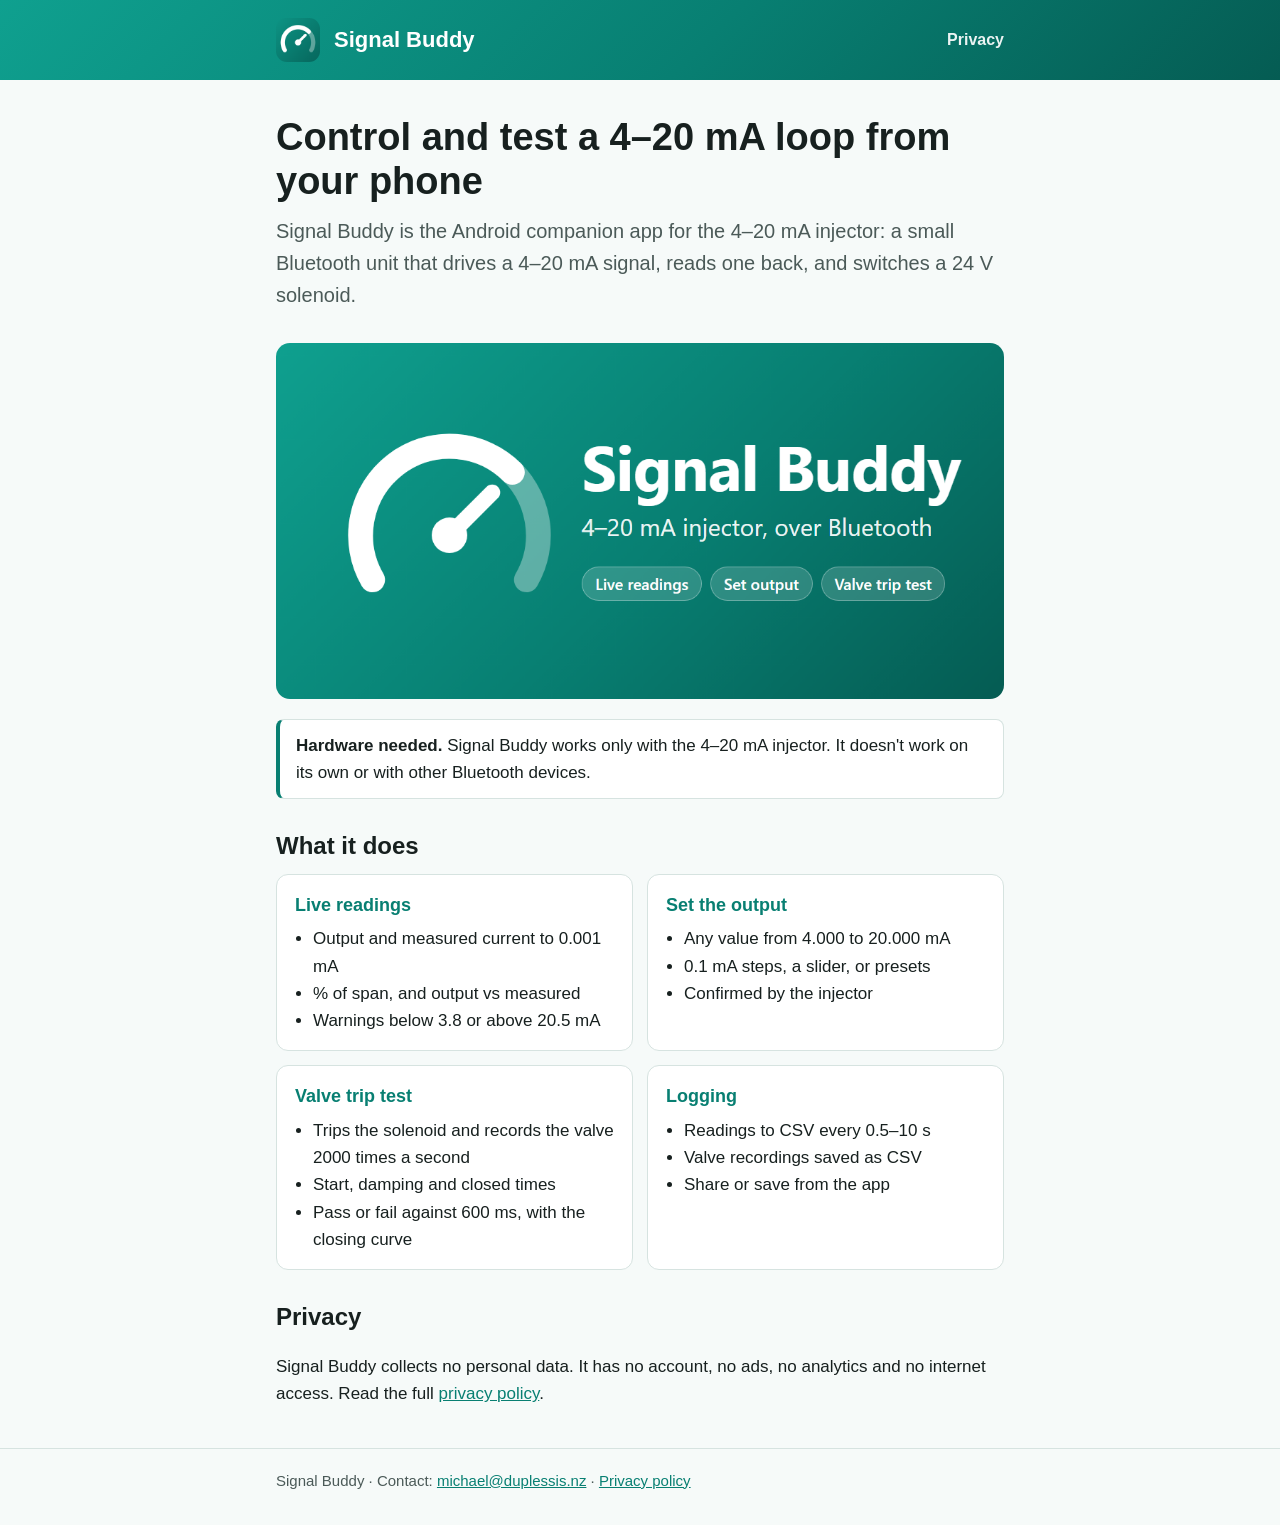
==== index.html @ 50491c3c "Signal Buddy website with privacy policy Co-Authored-By: Claude Opus 5.5 <noreply@anthropic.com>" ====
<!doctype html>
<html lang="en">
<head>
<meta charset="utf-8">
<meta name="viewport" content="width=device-width, initial-scale=1">
<title>Signal Buddy</title>
<meta name="description" content="Signal Buddy: control and test a 4–20 mA loop injector from your Android phone over Bluetooth.">
<link rel="icon" href="images/icon.png">
<link rel="stylesheet" href="style.css">
</head>
<body>
<header class="site"><div class="wrap">
  <img src="images/icon.png" alt=""><a href="./">Signal Buddy</a>
  <nav><a href="privacy/">Privacy</a></nav>
</div></header>
<main class="wrap">
  <div class="hero">
    <h1>Control and test a 4–20 mA loop from your phone</h1>
    <p class="lead">Signal Buddy is the Android companion app for the 4–20 mA injector: a small
    Bluetooth unit that drives a 4–20 mA signal, reads one back, and switches a 24 V solenoid.</p>
  </div>
  <img class="banner" src="images/banner.png" alt="Signal Buddy: 4–20 mA injector, over Bluetooth. Live readings, set output, valve trip test.">
  <p class="note"><strong>Hardware needed.</strong> Signal Buddy works only with the 4–20 mA
  injector. It doesn't work on its own or with other Bluetooth devices.</p>
  <section>
    <h2>What it does</h2>
    <div class="grid">
      <div class="card"><h3>Live readings</h3><ul>
        <li>Output and measured current to 0.001 mA</li>
        <li>% of span, and output vs measured</li>
        <li>Warnings below 3.8 or above 20.5 mA</li></ul></div>
      <div class="card"><h3>Set the output</h3><ul>
        <li>Any value from 4.000 to 20.000 mA</li>
        <li>0.1 mA steps, a slider, or presets</li>
        <li>Confirmed by the injector</li></ul></div>
      <div class="card"><h3>Valve trip test</h3><ul>
        <li>Trips the solenoid and records the valve 2000 times a second</li>
        <li>Start, damping and closed times</li>
        <li>Pass or fail against 600 ms, with the closing curve</li></ul></div>
      <div class="card"><h3>Logging</h3><ul>
        <li>Readings to CSV every 0.5–10 s</li>
        <li>Valve recordings saved as CSV</li>
        <li>Share or save from the app</li></ul></div>
    </div>
  </section>
  <section>
    <h2>Privacy</h2>
    <p>Signal Buddy collects no personal data. It has no account, no ads, no analytics and no
    internet access. Read the full <a href="privacy/">privacy policy</a>.</p>
  </section>
</main>
<footer><div class="wrap">Signal Buddy · Contact: <a href="mailto:michael@duplessis.nz">michael@duplessis.nz</a> · <a href="privacy/">Privacy policy</a></div></footer>
</body>
</html>
---- style.css ----
:root {
  --bg: #f6faf9; --surface: #ffffff; --text: #17201f; --muted: #4b5a58;
  --brand: #087f72; --line: #d6e3e0;
  color-scheme: light;
}
@media (prefers-color-scheme: dark) {
  :root {
    --bg: #0f1615; --surface: #172120; --text: #e6efed; --muted: #a8b8b5;
    --brand: #4fd1c0; --line: #2a3735;
    color-scheme: dark;
  }
}
* { box-sizing: border-box; }
body {
  margin: 0; background: var(--bg); color: var(--text);
  font: 17px/1.6 "Segoe UI", Roboto, -apple-system, Arial, sans-serif;
}
a { color: var(--brand); }
.wrap { max-width: 760px; margin: 0 auto; padding: 0 16px; }
header.site {
  background: linear-gradient(135deg, #0fa08f 0%, #087f72 55%, #055c53 100%);
  color: #fff; padding: 18px 0;
}
header.site .wrap { display: flex; align-items: center; gap: 14px; }
header.site img { width: 44px; height: 44px; border-radius: 11px; }
header.site a { color: #fff; text-decoration: none; font-weight: 700; font-size: 22px; }
header.site nav { margin-left: auto; }
header.site nav a { font-size: 16px; font-weight: 600; opacity: .92; }
.hero { padding: 36px 0 8px; }
.hero h1 { font-size: 38px; line-height: 1.15; margin: 0 0 12px; }
.hero p.lead { font-size: 20px; color: var(--muted); margin: 0; }
.banner { width: 100%; height: auto; border-radius: 14px; margin: 24px 0 8px; display: block; }
.note {
  background: var(--surface); border: 1px solid var(--line); border-left: 4px solid var(--brand);
  border-radius: 8px; padding: 12px 16px; margin: 20px 0;
}
section { margin: 28px 0; }
h2 { font-size: 24px; margin: 0 0 8px; }
.grid { display: grid; grid-template-columns: repeat(auto-fit, minmax(300px, 1fr)); gap: 14px; }
.card { background: var(--surface); border: 1px solid var(--line); border-radius: 12px; padding: 16px 18px; }
.card h3 { margin: 0 0 6px; font-size: 18px; color: var(--brand); }
.card ul { margin: 0; padding-left: 18px; }
footer { border-top: 1px solid var(--line); margin-top: 40px; padding: 20px 0 32px; color: var(--muted); font-size: 15px; }
.policy h1 { font-size: 34px; line-height: 1.2; margin: 32px 0 4px; }
.policy .date { color: var(--muted); margin: 0 0 20px; }
.policy h2 { margin-top: 28px; }
@media (max-width: 480px) {
  .hero h1 { font-size: 30px; }
  .hero p.lead { font-size: 18px; }
}
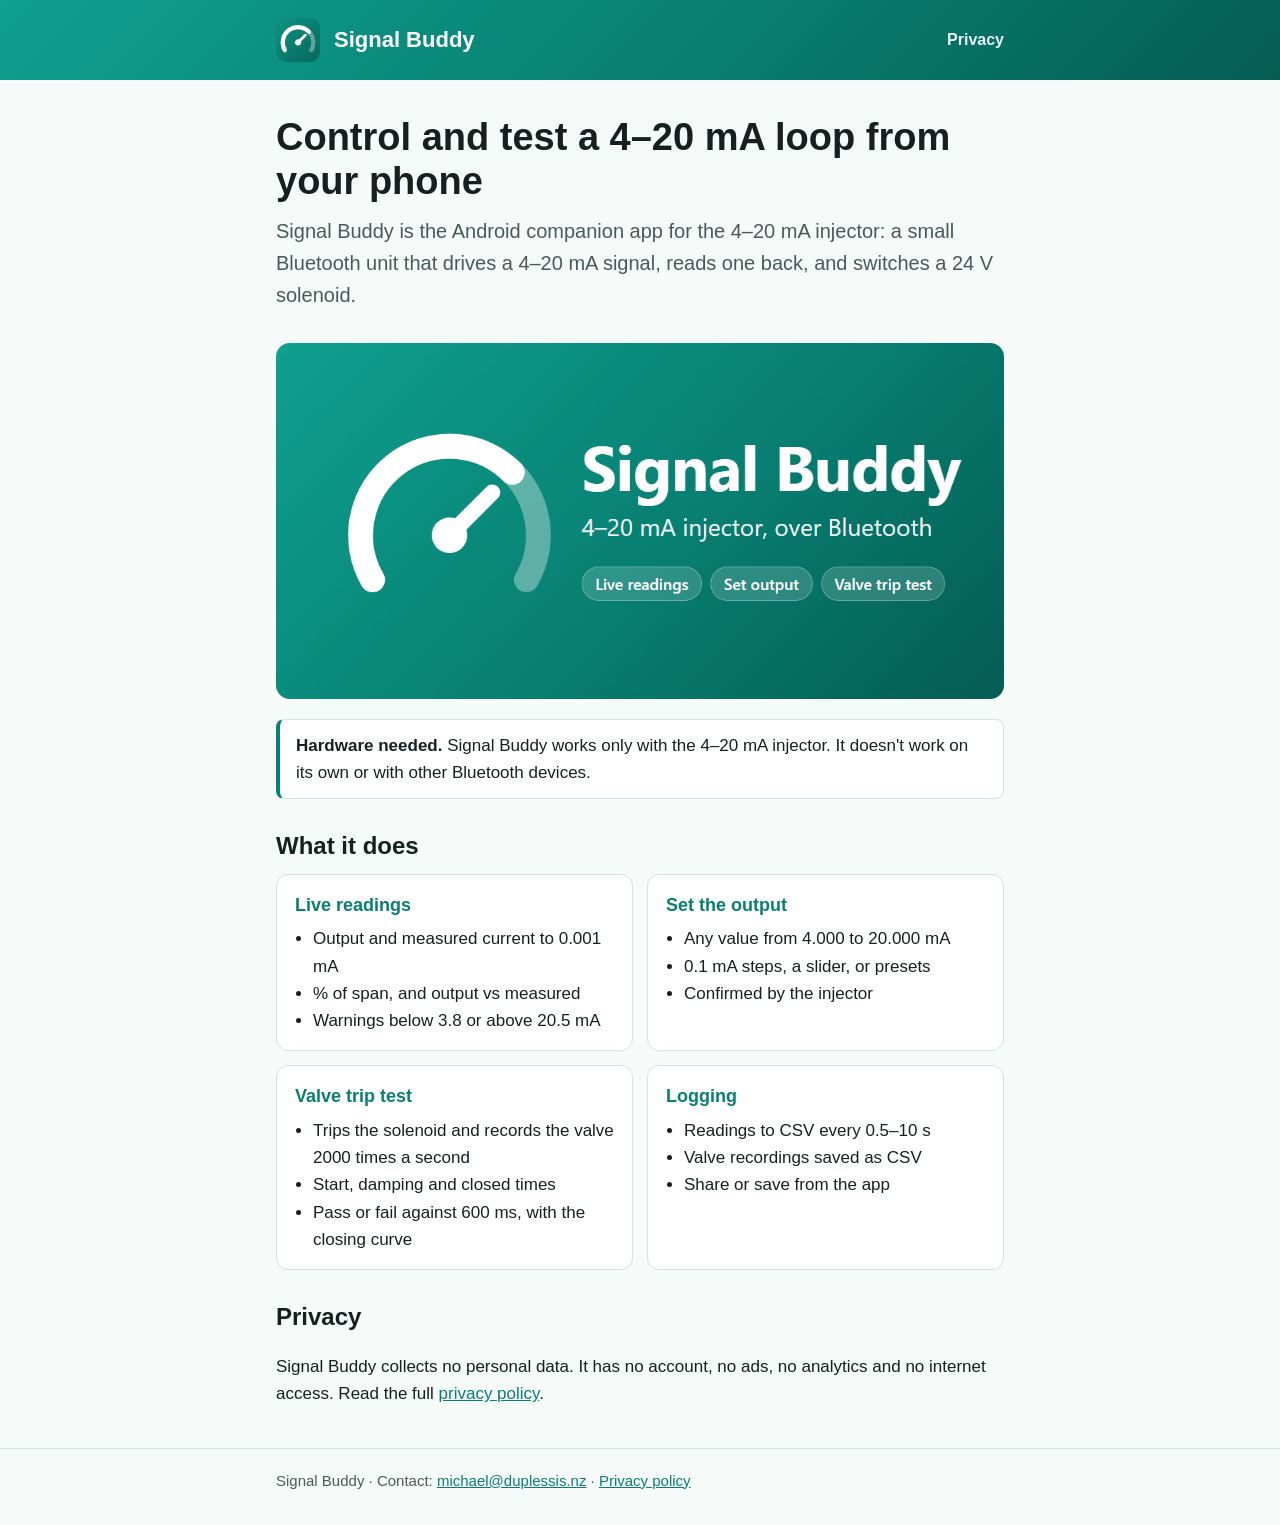
==== commit e3e2fc00: "Keep "4-20 mA" on one line; two-column feature grid Co-Authored-By: Claude Opus 5.5 <noreply@anthrop" ====
--- a/index.html
+++ b/index.html
@@ -15,12 +15,12 @@
 </div></header>
 <main class="wrap">
   <div class="hero">
-    <h1>Control and test a 4–20 mA loop from your phone</h1>
-    <p class="lead">Signal Buddy is the Android companion app for the 4–20 mA injector: a small
-    Bluetooth unit that drives a 4–20 mA signal, reads one back, and switches a 24 V solenoid.</p>
+    <h1>Control and test a <span class="nw">4–20 mA</span> loop from your phone</h1>
+    <p class="lead">Signal Buddy is the Android companion app for the <span class="nw">4–20 mA</span> injector: a small
+    Bluetooth unit that drives a <span class="nw">4–20 mA</span> signal, reads one back, and switches a 24 V solenoid.</p>
   </div>
   <img class="banner" src="images/banner.png" alt="Signal Buddy: 4–20 mA injector, over Bluetooth. Live readings, set output, valve trip test.">
-  <p class="note"><strong>Hardware needed.</strong> Signal Buddy works only with the 4–20 mA
+  <p class="note"><strong>Hardware needed.</strong> Signal Buddy works only with the <span class="nw">4–20 mA</span>
   injector. It doesn't work on its own or with other Bluetooth devices.</p>
   <section>
     <h2>What it does</h2>
--- a/style.css
+++ b/style.css
@@ -48,3 +48,4 @@
   .hero h1 { font-size: 30px; }
   .hero p.lead { font-size: 18px; }
 }
+.nw { white-space: nowrap; }
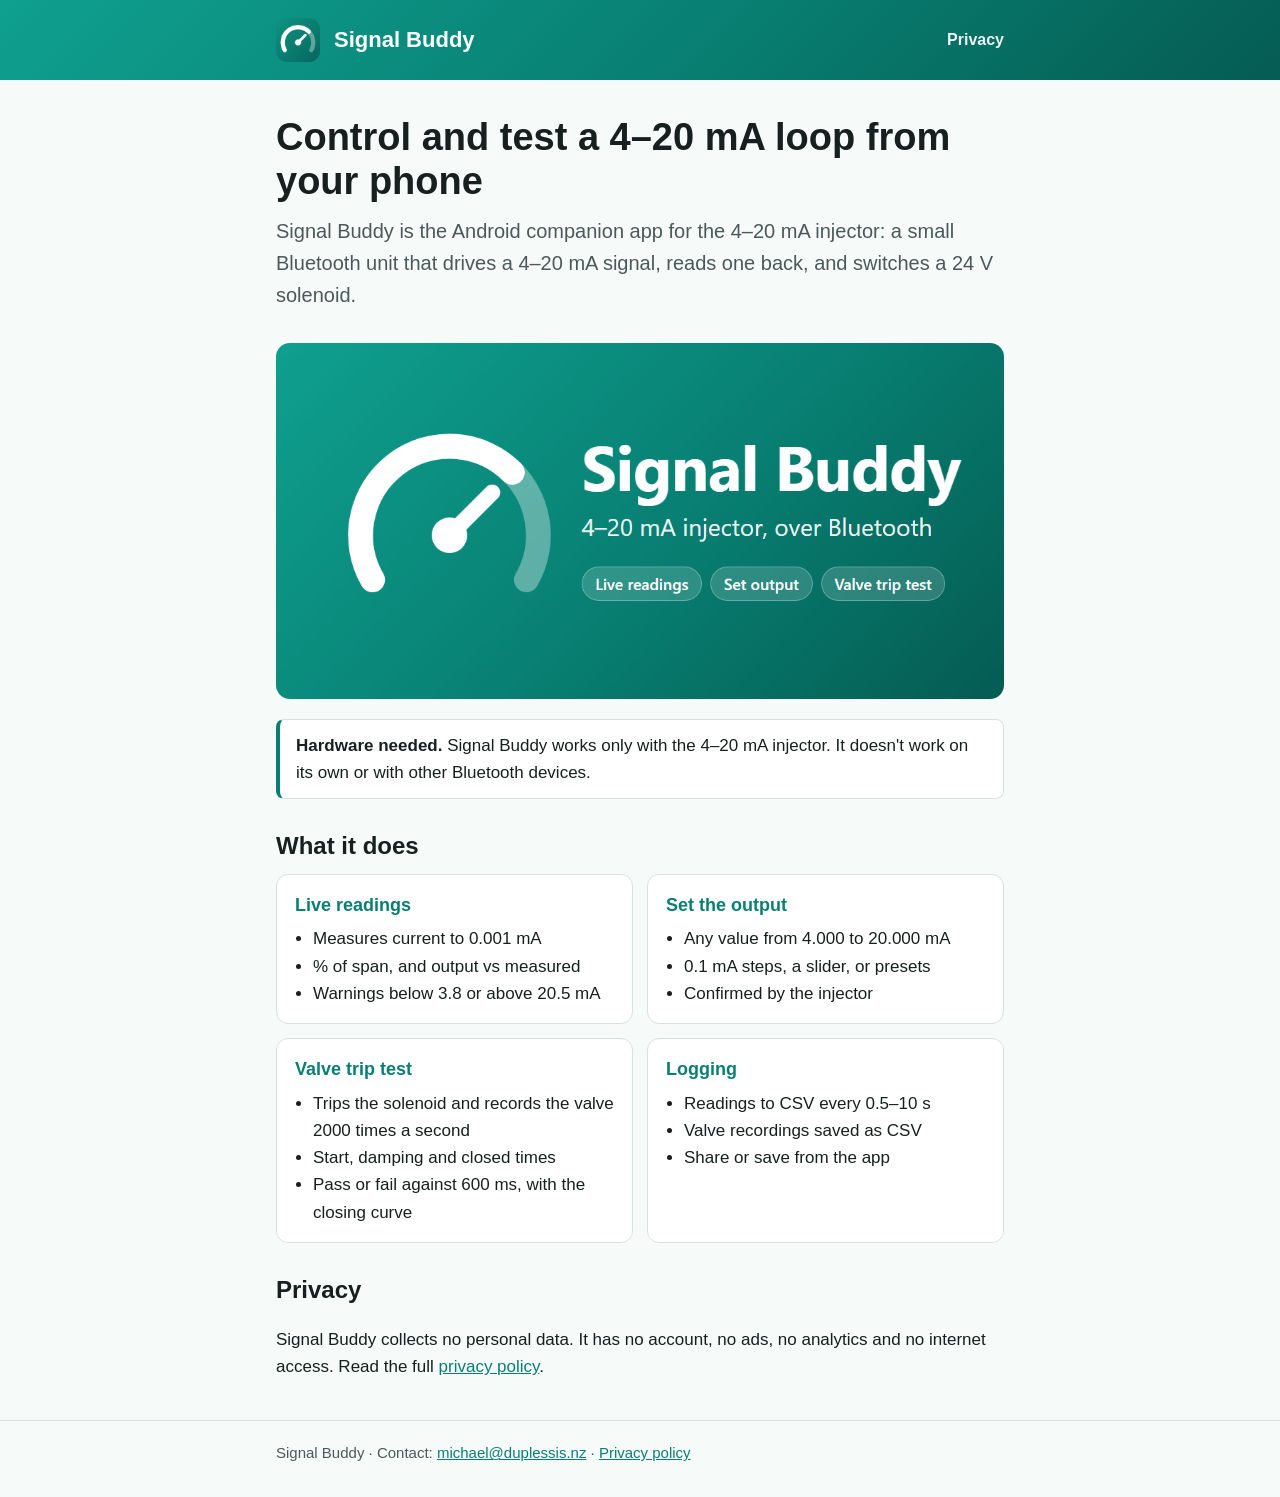
==== commit 850882b2: "Update measurement description in index.html" ====
--- a/index.html
+++ b/index.html
@@ -26,7 +26,7 @@
     <h2>What it does</h2>
     <div class="grid">
       <div class="card"><h3>Live readings</h3><ul>
-        <li>Output and measured current to 0.001 mA</li>
+        <li>Measures current to 0.001 mA</li>
         <li>% of span, and output vs measured</li>
         <li>Warnings below 3.8 or above 20.5 mA</li></ul></div>
       <div class="card"><h3>Set the output</h3><ul>
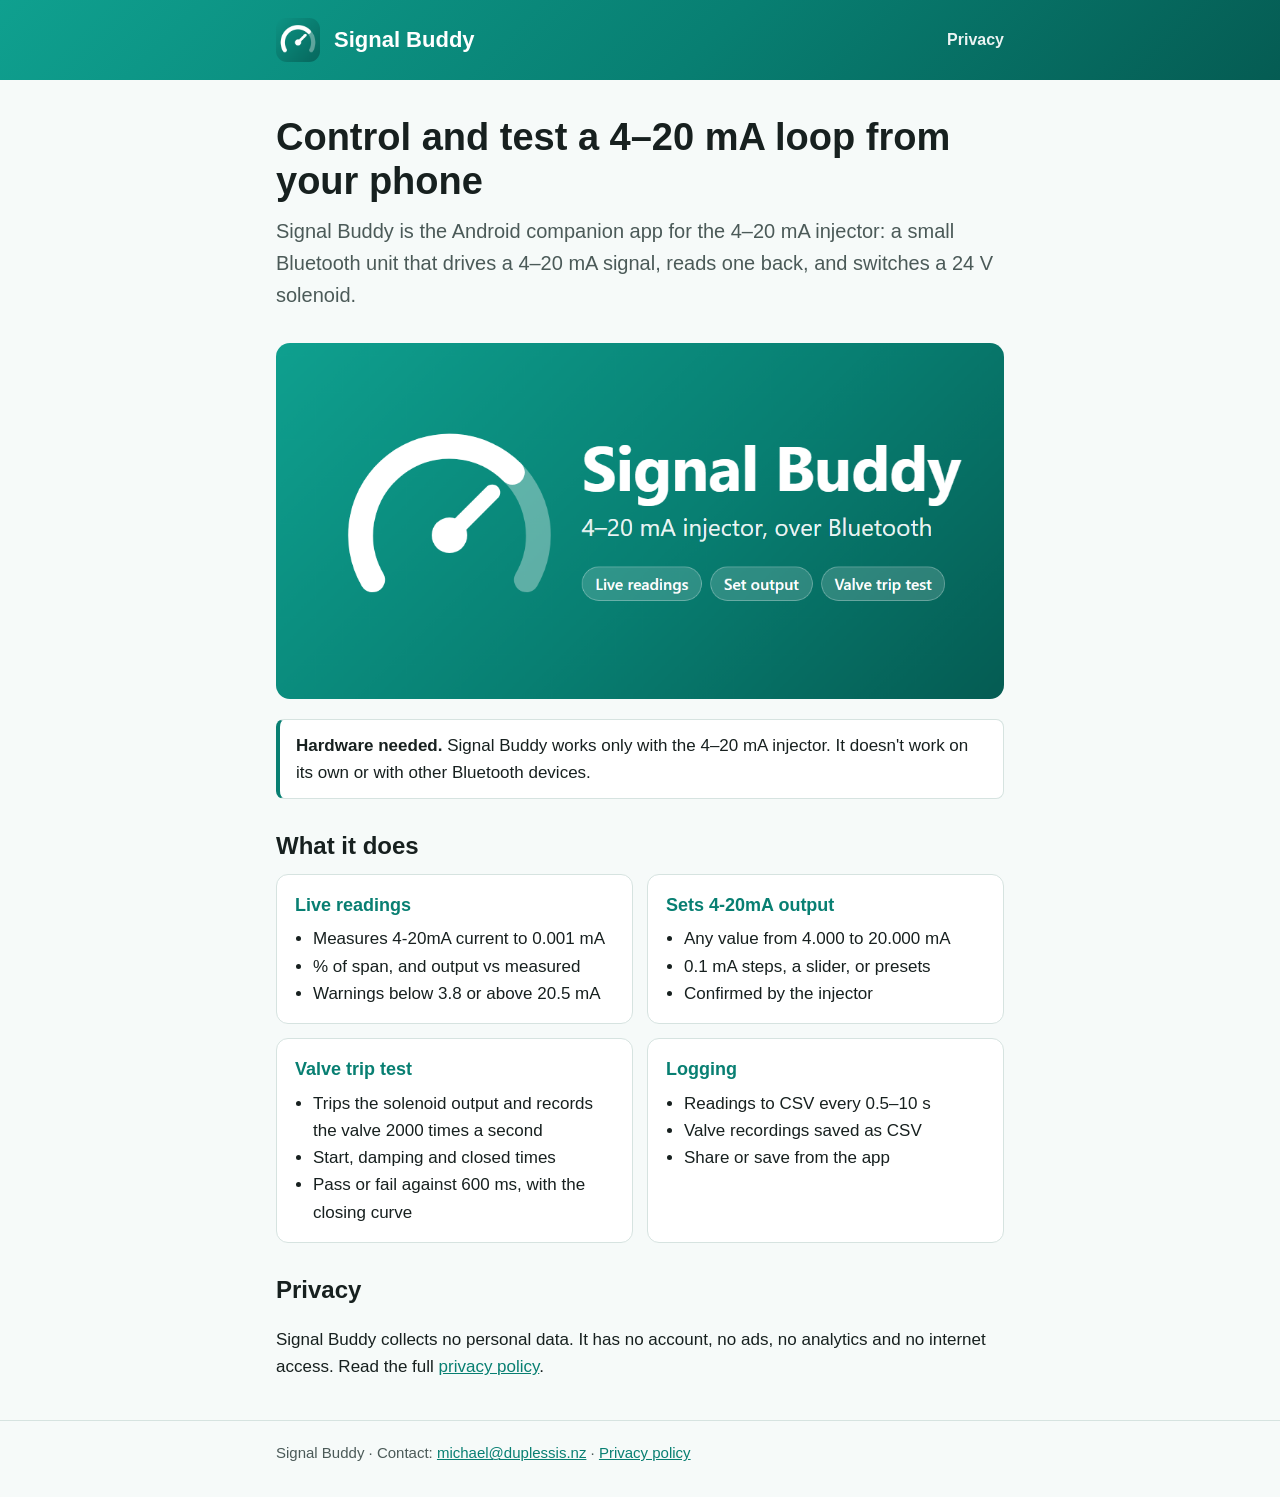
==== commit c22f6465: "Update descriptions for live readings and valve test" ====
--- a/index.html
+++ b/index.html
@@ -26,15 +26,15 @@
     <h2>What it does</h2>
     <div class="grid">
       <div class="card"><h3>Live readings</h3><ul>
-        <li>Measures current to 0.001 mA</li>
+        <li>Measures 4-20mA current to 0.001 mA</li>
         <li>% of span, and output vs measured</li>
         <li>Warnings below 3.8 or above 20.5 mA</li></ul></div>
-      <div class="card"><h3>Set the output</h3><ul>
+      <div class="card"><h3>Sets 4-20mA output</h3><ul>
         <li>Any value from 4.000 to 20.000 mA</li>
         <li>0.1 mA steps, a slider, or presets</li>
         <li>Confirmed by the injector</li></ul></div>
       <div class="card"><h3>Valve trip test</h3><ul>
-        <li>Trips the solenoid and records the valve 2000 times a second</li>
+        <li>Trips the solenoid output and records the valve 2000 times a second</li>
         <li>Start, damping and closed times</li>
         <li>Pass or fail against 600 ms, with the closing curve</li></ul></div>
       <div class="card"><h3>Logging</h3><ul>
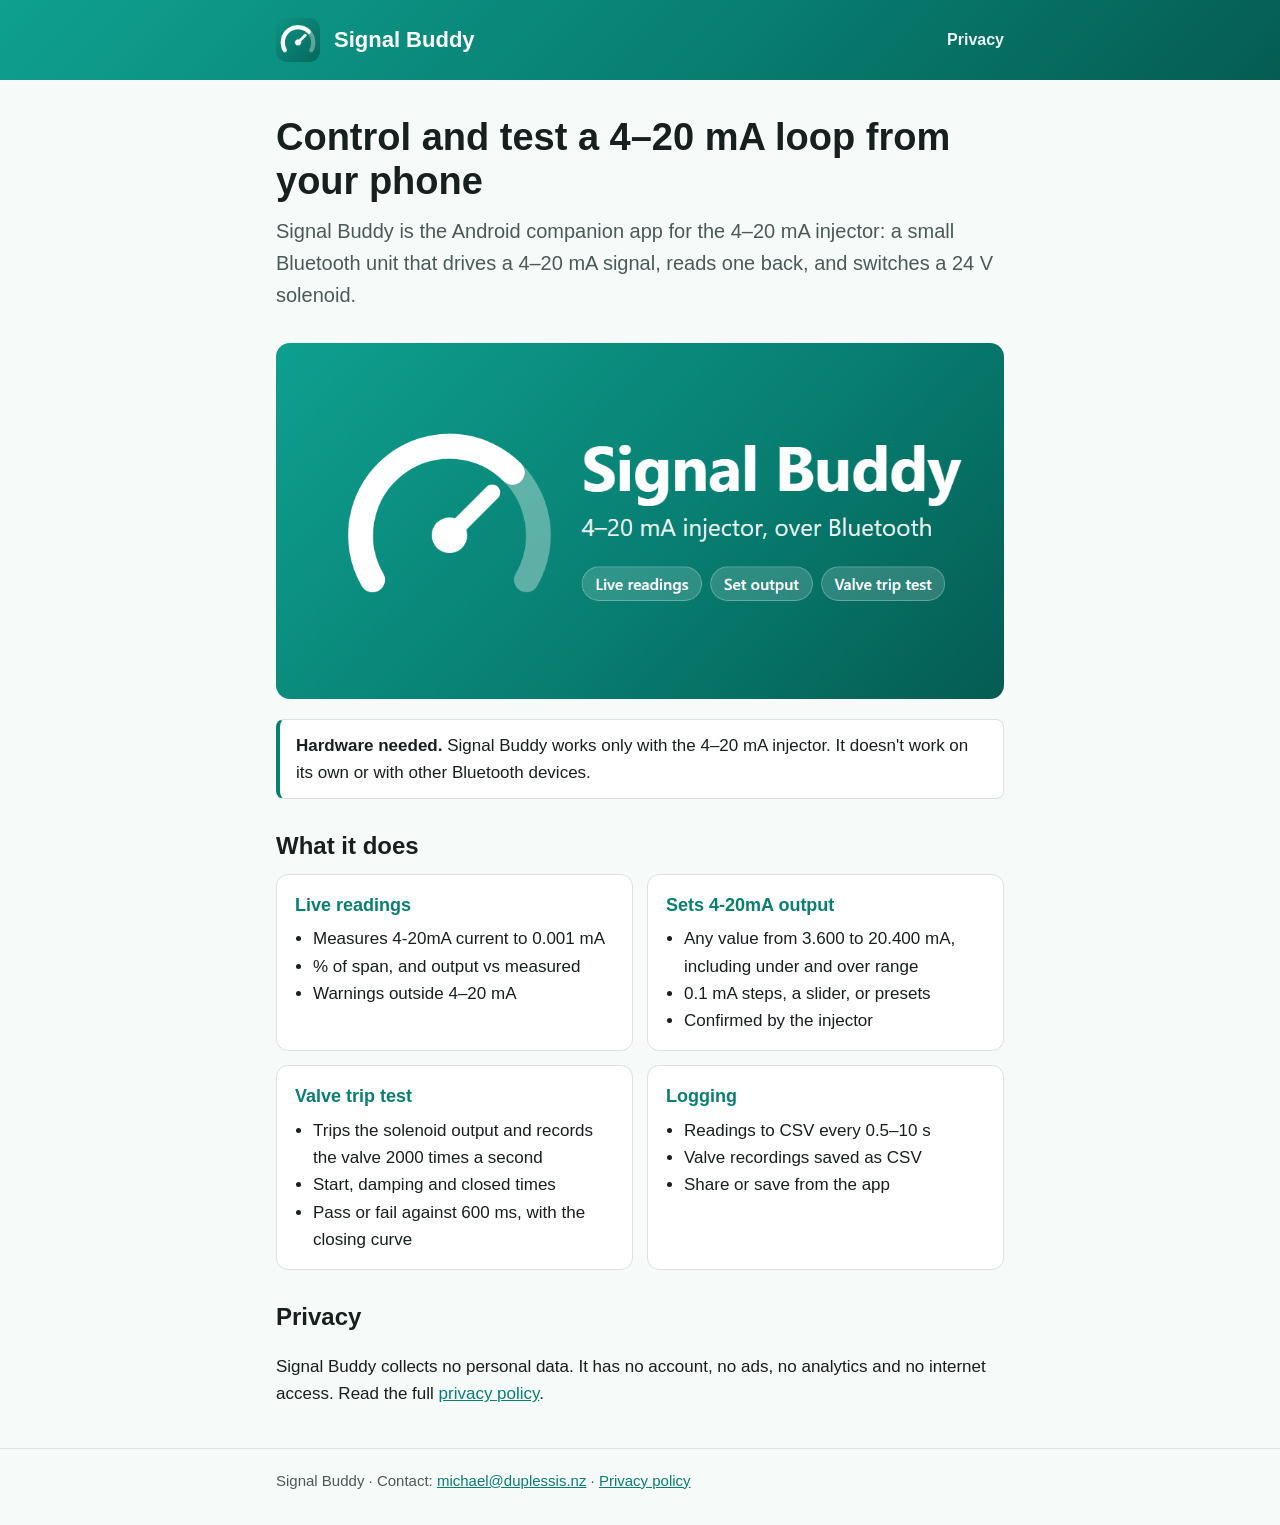
==== commit 15bdb8d8: "Features: output range 3.6-20.4 mA, warnings outside 4-20 mA Co-Authored-By: Claude Opus 5.5 <norepl" ====
--- a/index.html
+++ b/index.html
@@ -28,9 +28,9 @@
       <div class="card"><h3>Live readings</h3><ul>
         <li>Measures 4-20mA current to 0.001 mA</li>
         <li>% of span, and output vs measured</li>
-        <li>Warnings below 3.8 or above 20.5 mA</li></ul></div>
+        <li>Warnings outside 4–20 mA</li></ul></div>
       <div class="card"><h3>Sets 4-20mA output</h3><ul>
-        <li>Any value from 4.000 to 20.000 mA</li>
+        <li>Any value from 3.600 to 20.400 mA, including under and over range</li>
         <li>0.1 mA steps, a slider, or presets</li>
         <li>Confirmed by the injector</li></ul></div>
       <div class="card"><h3>Valve trip test</h3><ul>
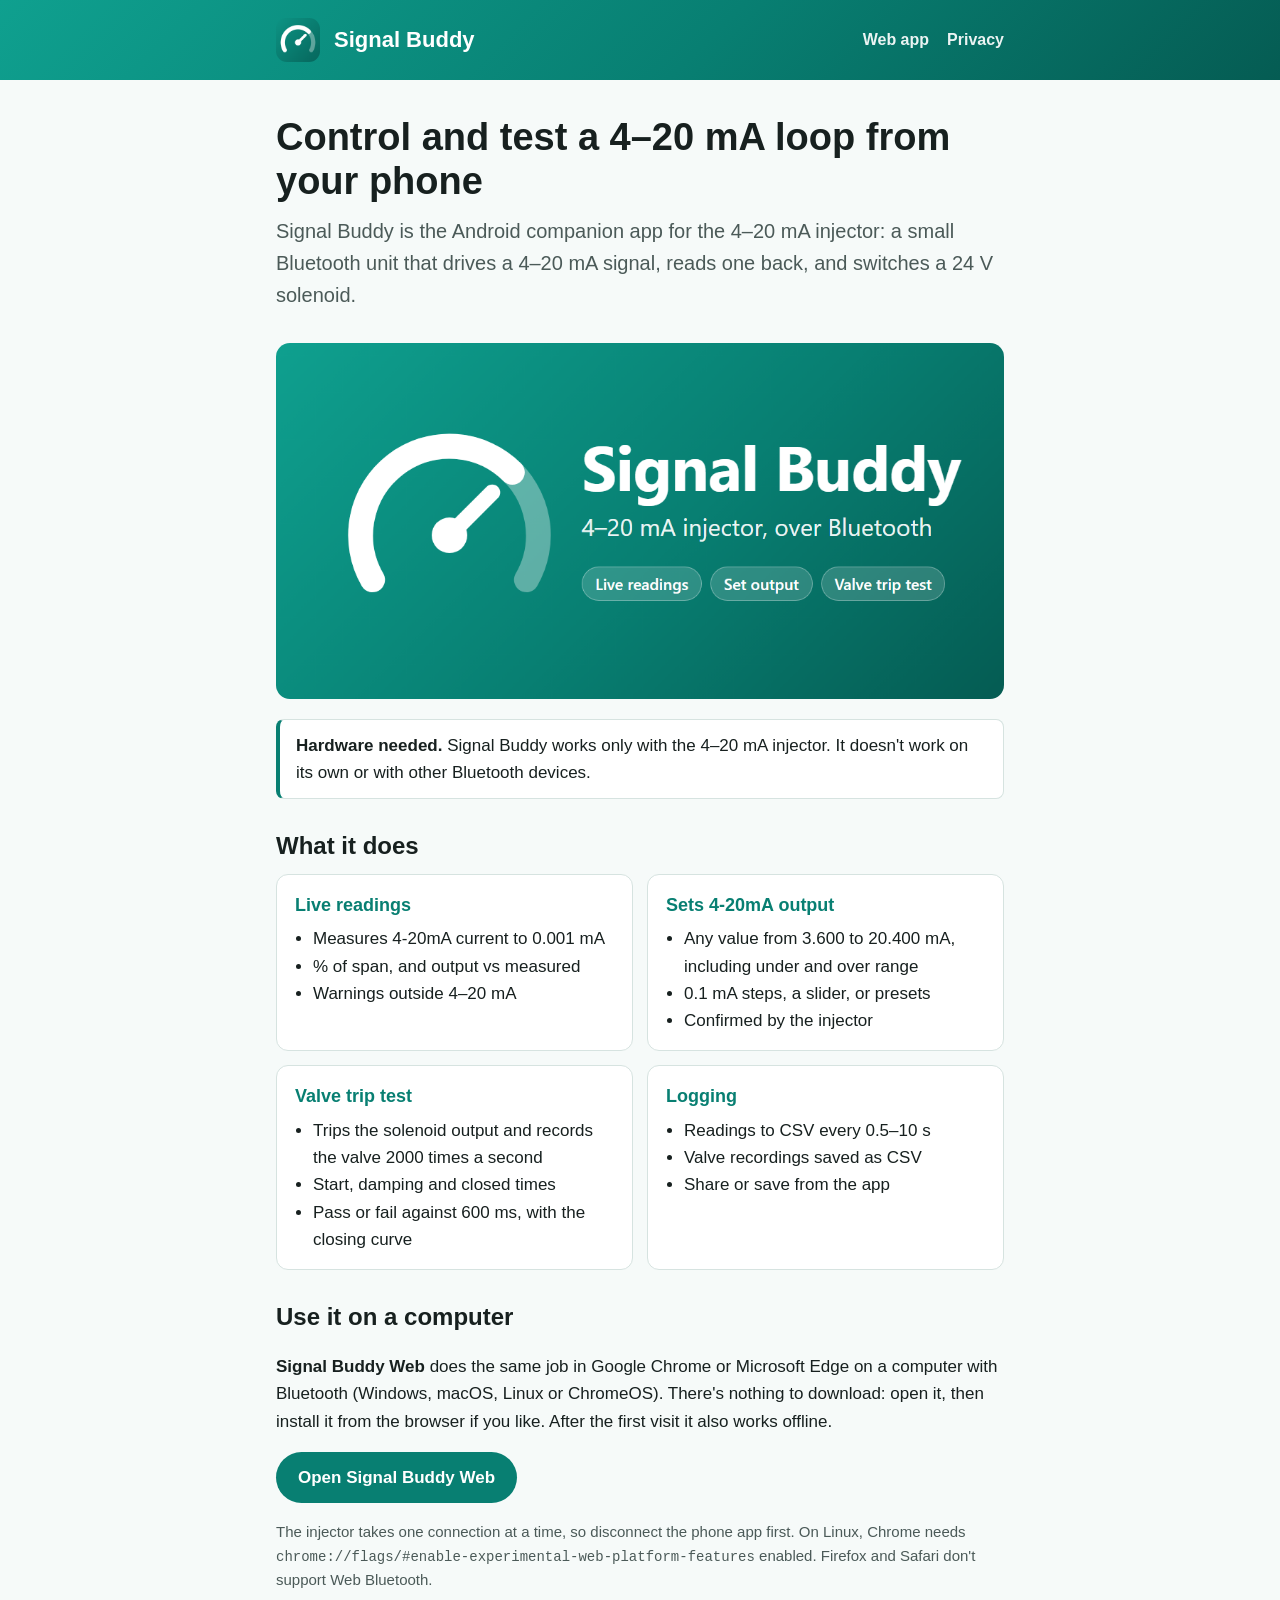
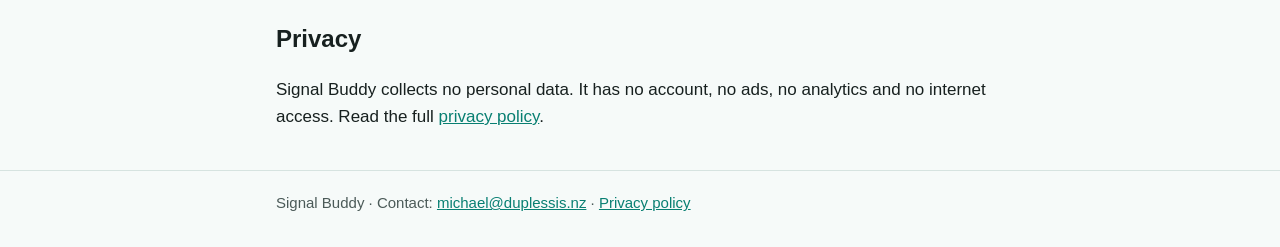
==== commit d4fdc9cd: "Link Signal Buddy Web from the website Adds a "Web app" link in the header and a "Use it on a comput" ====
--- a/index.html
+++ b/index.html
@@ -11,7 +11,7 @@
 <body>
 <header class="site"><div class="wrap">
   <img src="images/icon.png" alt=""><a href="./">Signal Buddy</a>
-  <nav><a href="privacy/">Privacy</a></nav>
+  <nav><a href="web/">Web app</a><a href="privacy/">Privacy</a></nav>
 </div></header>
 <main class="wrap">
   <div class="hero">
@@ -44,6 +44,16 @@
     </div>
   </section>
   <section>
+    <h2>Use it on a computer</h2>
+    <p><strong>Signal Buddy Web</strong> does the same job in Google Chrome or Microsoft Edge on a
+    computer with Bluetooth (Windows, macOS, Linux or ChromeOS). There's nothing to download: open
+    it, then install it from the browser if you like. After the first visit it also works offline.</p>
+    <p><a class="button" href="web/">Open Signal Buddy Web</a></p>
+    <p class="small">The injector takes one connection at a time, so disconnect the phone app
+    first. On Linux, Chrome needs <code>chrome://flags/#enable-experimental-web-platform-features</code>
+    enabled. Firefox and Safari don't support Web Bluetooth.</p>
+  </section>
+  <section>
     <h2>Privacy</h2>
     <p>Signal Buddy collects no personal data. It has no account, no ads, no analytics and no
     internet access. Read the full <a href="privacy/">privacy policy</a>.</p>
--- a/style.css
+++ b/style.css
@@ -25,6 +25,7 @@
 header.site img { width: 44px; height: 44px; border-radius: 11px; }
 header.site a { color: #fff; text-decoration: none; font-weight: 700; font-size: 22px; }
 header.site nav { margin-left: auto; }
+header.site nav { display: flex; gap: 18px; }
 header.site nav a { font-size: 16px; font-weight: 600; opacity: .92; }
 .hero { padding: 36px 0 8px; }
 .hero h1 { font-size: 38px; line-height: 1.15; margin: 0 0 12px; }
@@ -49,3 +50,10 @@
   .hero p.lead { font-size: 18px; }
 }
 .nw { white-space: nowrap; }
+.button {
+  display: inline-block; background: var(--brand); color: #fff; text-decoration: none;
+  font-weight: 600; padding: 12px 22px; border-radius: 999px;
+}
+@media (prefers-color-scheme: dark) { .button { color: #062b27; } }
+.small { font-size: 15px; color: var(--muted); }
+code { font-size: 14px; overflow-wrap: anywhere; }
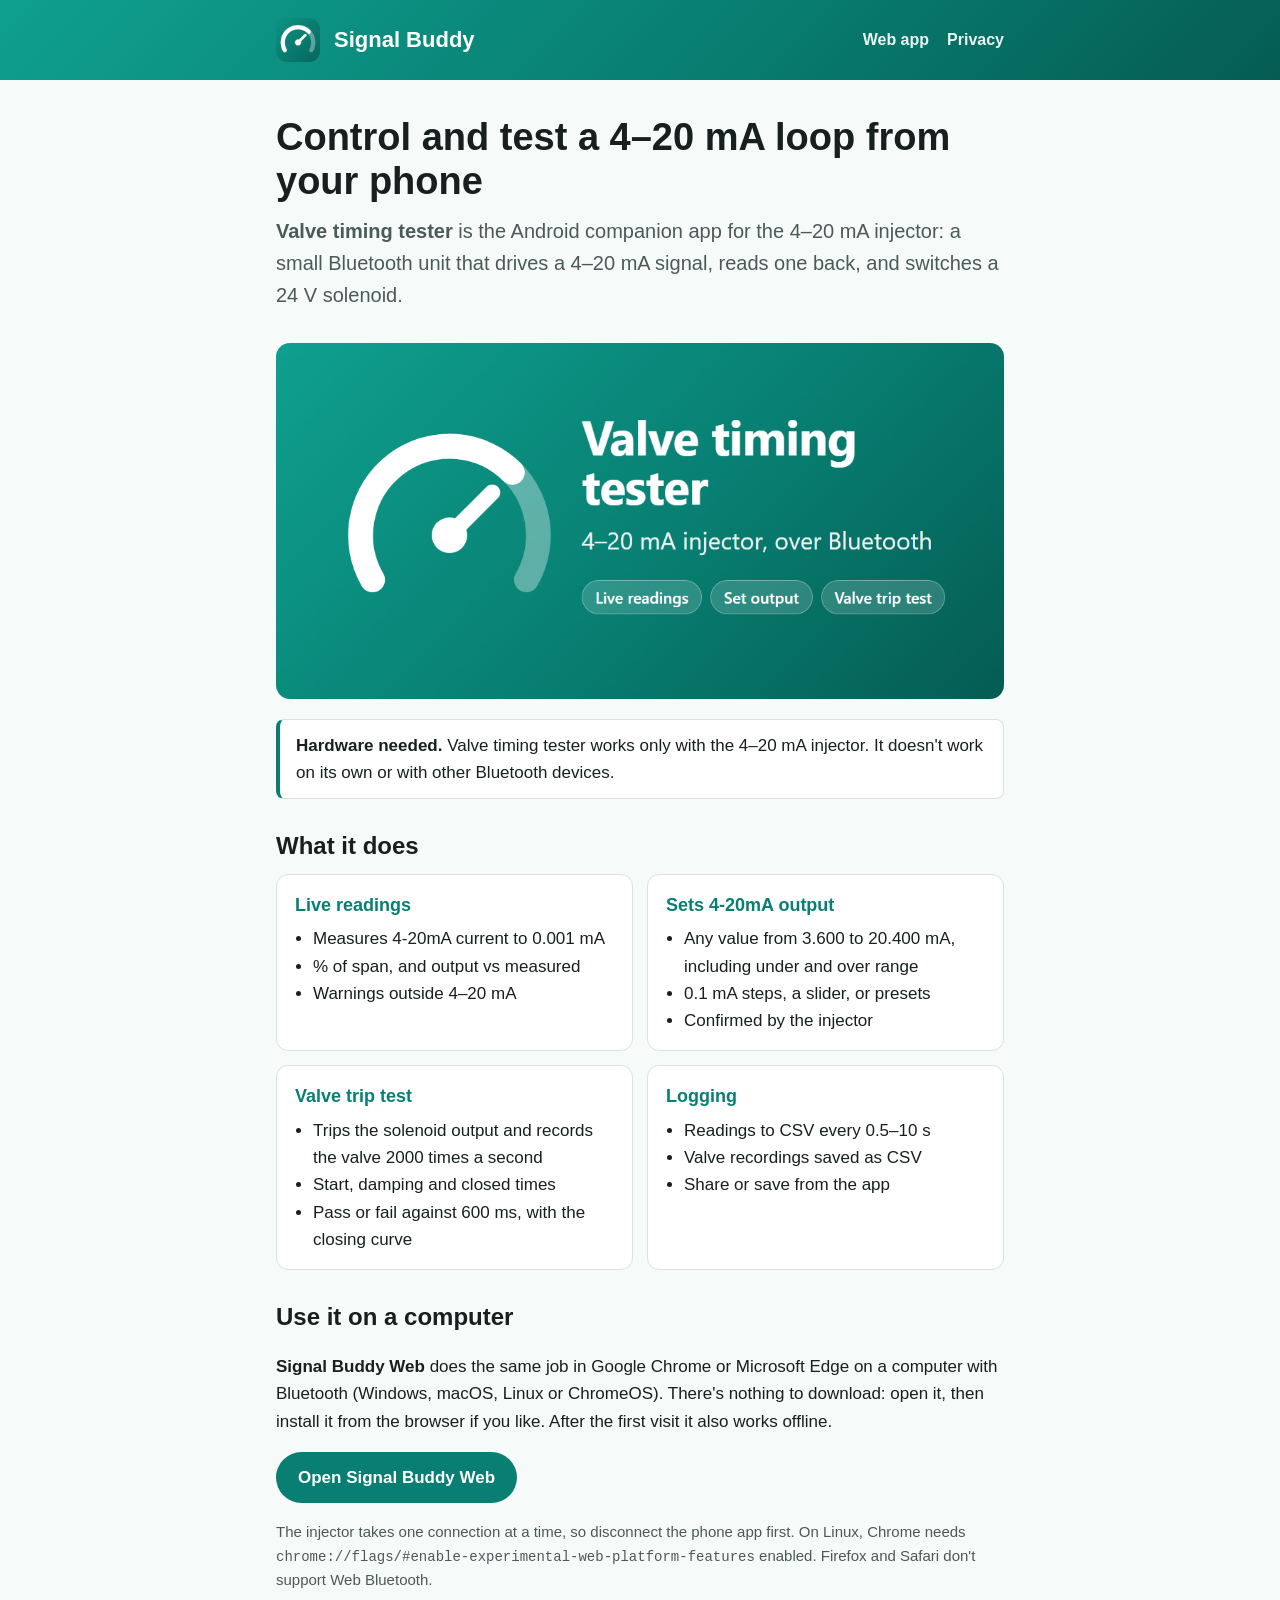
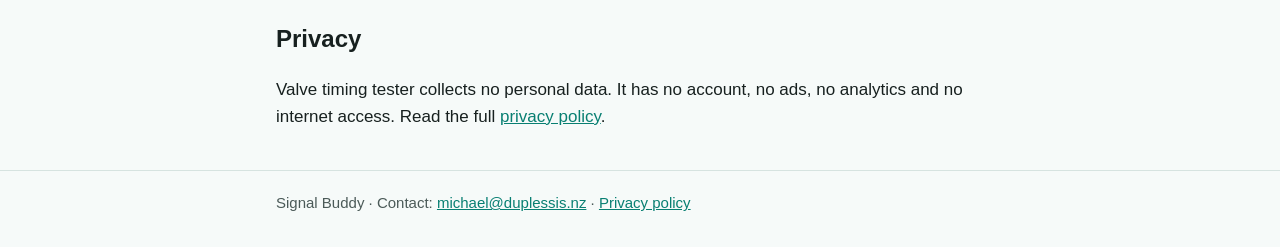
==== commit 2409ecd4: "Home page: name the Android app "Valve timing tester" Its Google Play name. New banner to match the " ====
--- a/index.html
+++ b/index.html
@@ -3,8 +3,8 @@
 <head>
 <meta charset="utf-8">
 <meta name="viewport" content="width=device-width, initial-scale=1">
-<title>Signal Buddy</title>
-<meta name="description" content="Signal Buddy: control and test a 4–20 mA loop injector from your Android phone over Bluetooth.">
+<title>Valve timing tester · Signal Buddy</title>
+<meta name="description" content="Valve timing tester: control and test a 4–20 mA loop injector from your Android phone over Bluetooth.">
 <link rel="icon" href="images/icon.png">
 <link rel="stylesheet" href="style.css">
 </head>
@@ -16,11 +16,11 @@
 <main class="wrap">
   <div class="hero">
     <h1>Control and test a <span class="nw">4–20 mA</span> loop from your phone</h1>
-    <p class="lead">Signal Buddy is the Android companion app for the <span class="nw">4–20 mA</span> injector: a small
+    <p class="lead"><strong>Valve timing tester</strong> is the Android companion app for the <span class="nw">4–20 mA</span> injector: a small
     Bluetooth unit that drives a <span class="nw">4–20 mA</span> signal, reads one back, and switches a 24 V solenoid.</p>
   </div>
-  <img class="banner" src="images/banner.png" alt="Signal Buddy: 4–20 mA injector, over Bluetooth. Live readings, set output, valve trip test.">
-  <p class="note"><strong>Hardware needed.</strong> Signal Buddy works only with the <span class="nw">4–20 mA</span>
+  <img class="banner" src="images/banner.png" alt="Valve timing tester: 4–20 mA injector, over Bluetooth. Live readings, set output, valve trip test.">
+  <p class="note"><strong>Hardware needed.</strong> Valve timing tester works only with the <span class="nw">4–20 mA</span>
   injector. It doesn't work on its own or with other Bluetooth devices.</p>
   <section>
     <h2>What it does</h2>
@@ -55,7 +55,7 @@
   </section>
   <section>
     <h2>Privacy</h2>
-    <p>Signal Buddy collects no personal data. It has no account, no ads, no analytics and no
+    <p>Valve timing tester collects no personal data. It has no account, no ads, no analytics and no
     internet access. Read the full <a href="privacy/">privacy policy</a>.</p>
   </section>
 </main>
